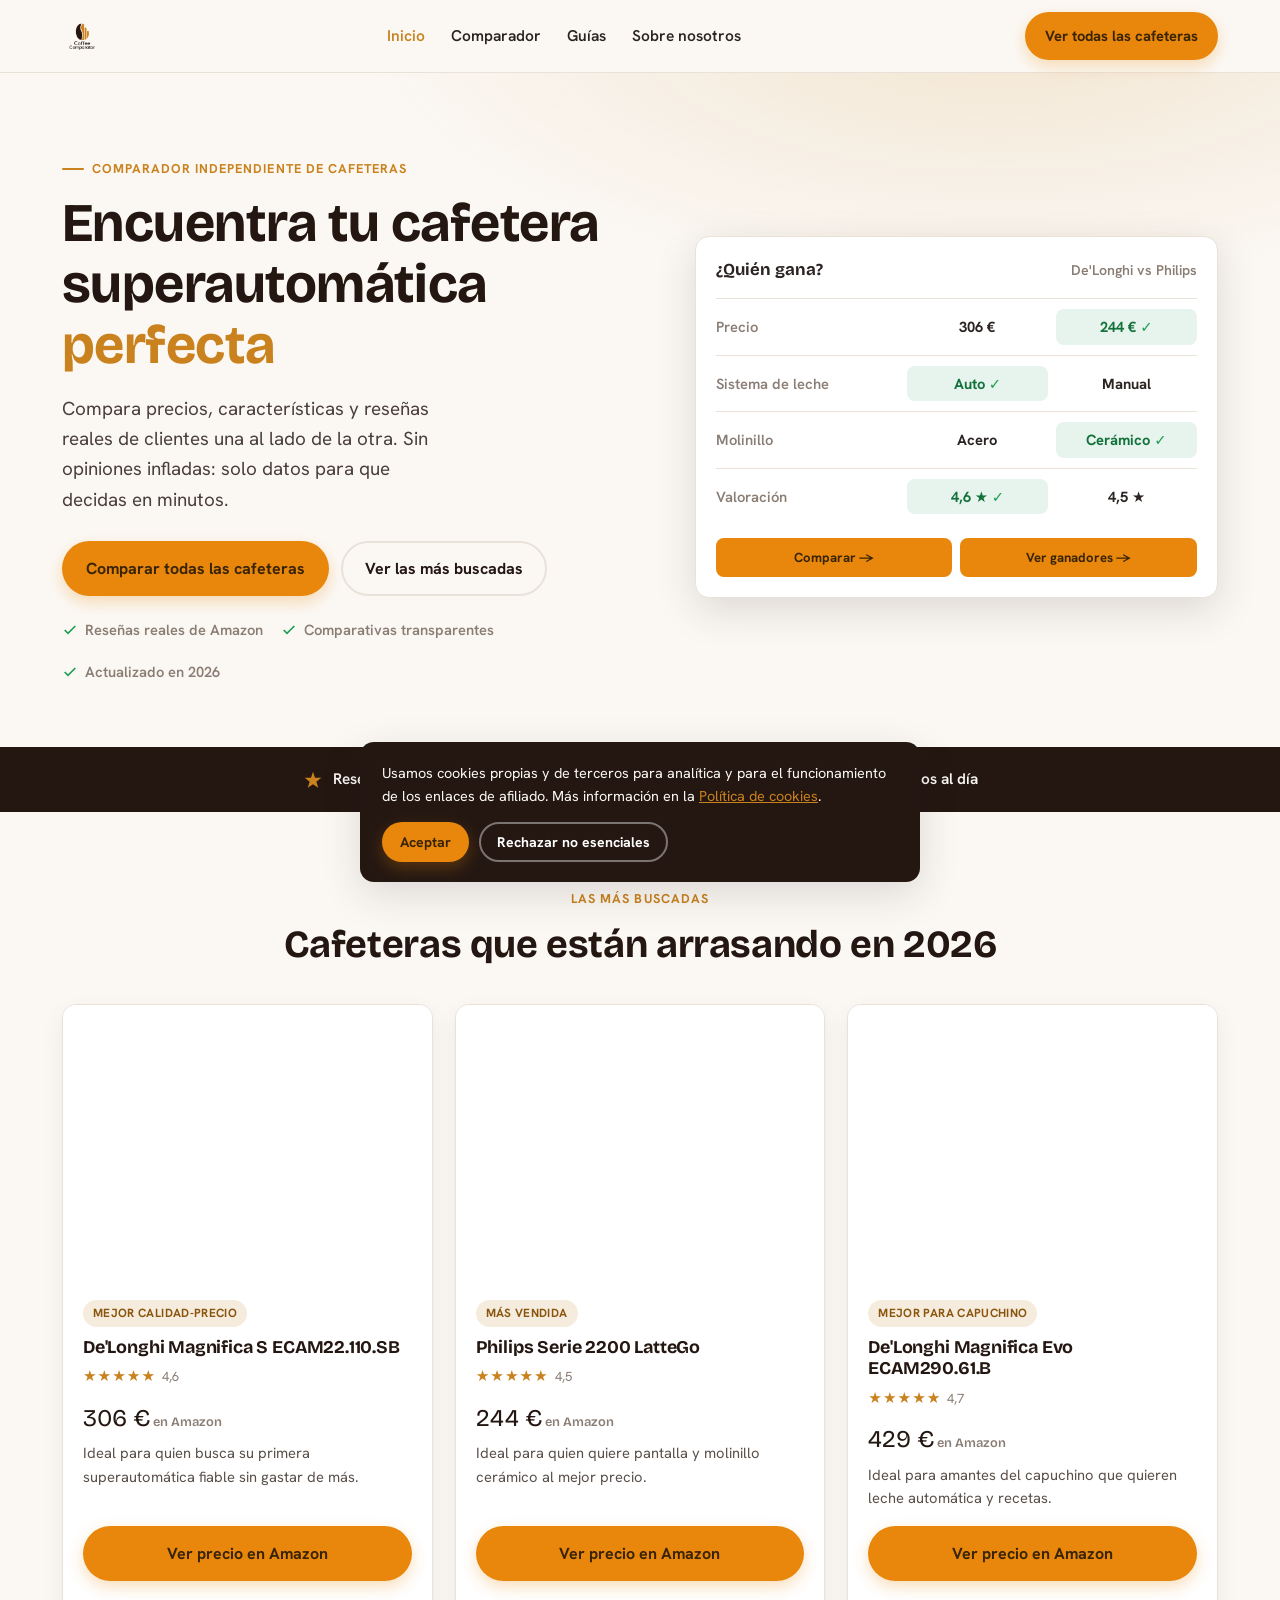
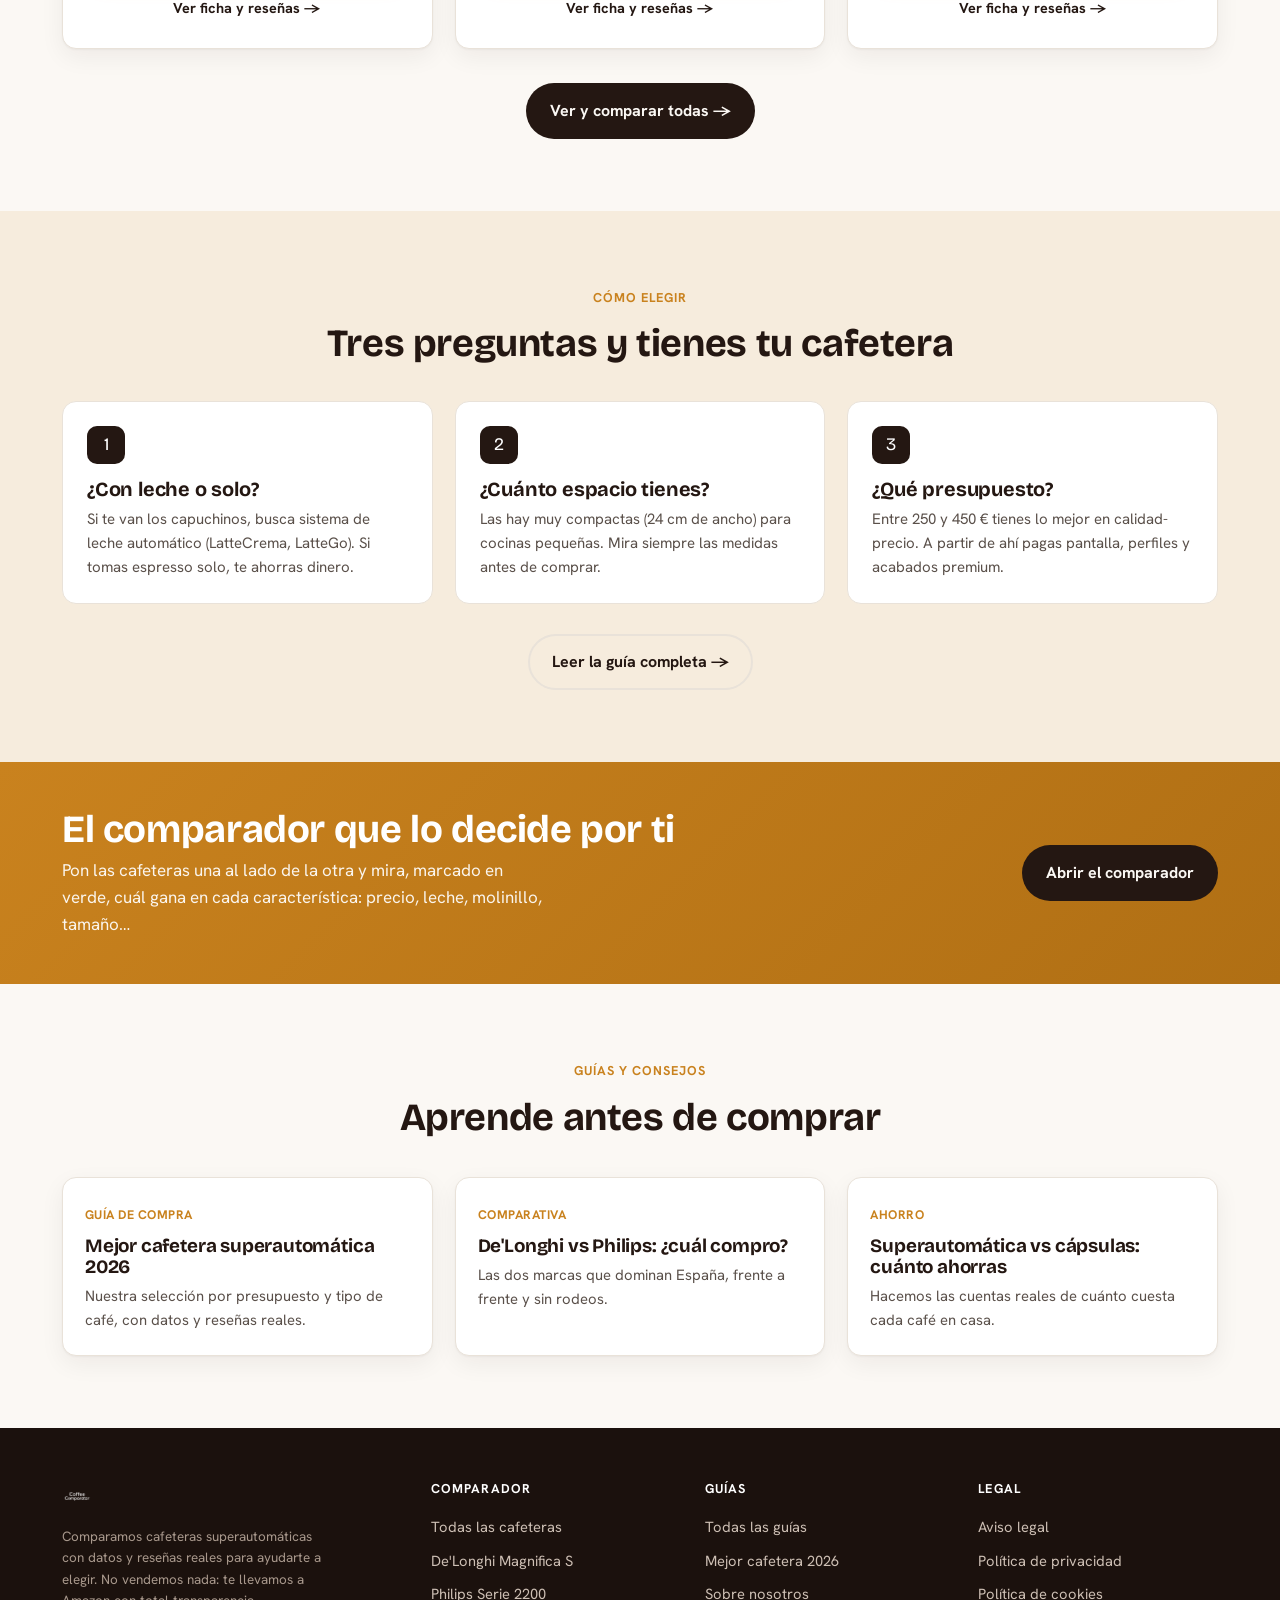
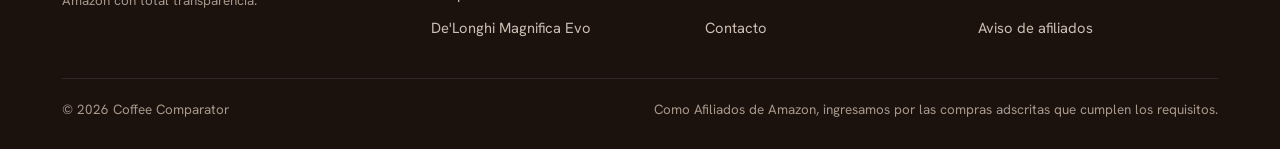
==== index.html @ d8bf9d52 "Add files via upload" ====
<!DOCTYPE html>
<html lang="es">
<head>
<meta charset="UTF-8">
<meta name="viewport" content="width=device-width, initial-scale=1">
<title>Coffee Comparator — Compara las mejores cafeteras superautomáticas 2026</title>
<meta name="description" content="Comparador independiente de cafeteras superautomáticas. Compara precios, características y reseñas reales de De'Longhi, Philips, Saeco y más, y elige la mejor para ti.">
<link rel="canonical" href="https://coffeecomparator.com/">
<meta property="og:type" content="website">
<meta property="og:locale" content="es_ES">
<meta property="og:title" content="Coffee Comparator — Compara las mejores cafeteras superautomáticas">
<meta property="og:description" content="Compara precios, características y reseñas reales y elige la cafetera superautomática perfecta para ti.">
<meta property="og:url" content="https://coffeecomparator.com/">
<meta property="og:image" content="https://coffeecomparator.com/img/logo.png">
<!-- hreflang listo para activar cuando exista /en/ :
<link rel="alternate" hreflang="es" href="https://coffeecomparator.com/">
<link rel="alternate" hreflang="en" href="https://coffeecomparator.com/en/"> -->
<link rel="icon" type="image/png" href="/img/favicon.png">
<link rel="preconnect" href="https://fonts.googleapis.com">
<link rel="preconnect" href="https://fonts.gstatic.com" crossorigin>
<link href="https://fonts.googleapis.com/css2?family=Bricolage+Grotesque:opsz,wght@12..96,600;12..96,700;12..96,800&family=Hanken+Grotesk:wght@400;500;600;700&display=swap" rel="stylesheet">
<link rel="stylesheet" href="/css/style.css">
<script type="application/ld+json">
{
  "@context":"https://schema.org",
  "@type":"WebSite",
  "name":"Coffee Comparator",
  "url":"https://coffeecomparator.com/",
  "inLanguage":"es",
  "description":"Comparador independiente de cafeteras superautomáticas."
}
</script>
</head>
<body>

<header class="header">
  <div class="contenedor">
    <a class="marca" href="/"><img src="/img/logo.png" alt="Coffee Comparator"></a>
    <nav class="nav" aria-label="Principal">
      <a href="/" class="activo">Inicio</a>
      <a href="/comparador.html">Comparador</a>
      <a href="/blog/">Guías</a>
      <a href="/sobre-nosotros.html">Sobre nosotros</a>
    </nav>
    <div class="header-cta">
      <a class="btn btn-amber btn-ver" href="/comparador.html">Ver todas las cafeteras</a>
      <button class="menu-btn" aria-label="Abrir menú" aria-expanded="false"><span></span><span></span><span></span></button>
    </div>
  </div>
</header>

<!-- HERO -->
<section class="hero">
  <div class="contenedor hero-grid">
    <div>
      <span class="eyebrow">Comparador independiente de cafeteras</span>
      <h1>Encuentra tu cafetera superautomática <em>perfecta</em></h1>
      <p class="lede">Compara precios, características y reseñas reales de clientes una al lado de la otra. Sin opiniones infladas: solo datos para que decidas en minutos.</p>
      <div class="hero-cta">
        <a class="btn btn-amber" href="/comparador.html">Comparar todas las cafeteras</a>
        <a class="btn btn-ghost" href="#mas-buscadas">Ver las más buscadas</a>
      </div>
      <div class="hero-tags">
        <span><svg viewBox="0 0 24 24" fill="none" stroke="currentColor" stroke-width="2.5"><path d="M20 6L9 17l-5-5"/></svg> Reseñas reales de Amazon</span>
        <span><svg viewBox="0 0 24 24" fill="none" stroke="currentColor" stroke-width="2.5"><path d="M20 6L9 17l-5-5"/></svg> Comparativas transparentes</span>
        <span><svg viewBox="0 0 24 24" fill="none" stroke="currentColor" stroke-width="2.5"><path d="M20 6L9 17l-5-5"/></svg> Actualizado en 2026</span>
      </div>
    </div>

    <!-- Elemento firma: el comparador en miniatura -->
    <div class="vs-card" aria-hidden="false">
      <div class="vs-head">
        <strong>¿Quién gana?</strong>
        <small>De'Longhi vs Philips</small>
      </div>
      <div class="vs-row">
        <span class="lab">Precio</span>
        <span class="vs-cell">306 €</span>
        <span class="vs-cell win">244 €</span>
      </div>
      <div class="vs-row">
        <span class="lab">Sistema de leche</span>
        <span class="vs-cell win">Auto</span>
        <span class="vs-cell">Manual</span>
      </div>
      <div class="vs-row">
        <span class="lab">Molinillo</span>
        <span class="vs-cell">Acero</span>
        <span class="vs-cell win">Cerámico</span>
      </div>
      <div class="vs-row">
        <span class="lab">Valoración</span>
        <span class="vs-cell win">4,6 ★</span>
        <span class="vs-cell">4,5 ★</span>
      </div>
      <div class="vs-foot">
        <a class="mini" href="/comparador.html">Comparar →</a>
        <a class="mini" href="/comparador.html">Ver ganadores →</a>
      </div>
    </div>
  </div>
</section>

<!-- TIRA DE CONFIANZA -->
<div class="trust">
  <div class="contenedor">
    <div><svg viewBox="0 0 24 24" fill="currentColor"><path d="M12 2l2.4 7.4H22l-6 4.6 2.3 7.4L12 17l-6.3 4.4L8 14 2 9.4h7.6z"/></svg> Reseñas reales de clientes</div>
    <div><svg viewBox="0 0 24 24" fill="none" stroke="currentColor" stroke-width="2"><path d="M9 11l3 3L22 4"/><path d="M21 12v7a2 2 0 0 1-2 2H5a2 2 0 0 1-2-2V5a2 2 0 0 1 2-2h11"/></svg> Comparativas lado a lado</div>
    <div><svg viewBox="0 0 24 24" fill="none" stroke="currentColor" stroke-width="2"><circle cx="12" cy="12" r="10"/><path d="M12 6v6l4 2"/></svg> Datos y precios al día</div>
  </div>
</div>

<!-- MÁS BUSCADAS -->
<section class="seccion" id="mas-buscadas">
  <div class="contenedor">
    <div class="centrado">
      <span class="eyebrow">Las más buscadas</span>
      <h2>Cafeteras que están arrasando en 2026</h2>
    </div>
    <div class="grid grid-3" id="cards-destacadas" style="margin-top:38px"></div>
    <div class="centrado" style="margin-top:34px">
      <a class="btn btn-espresso" href="/comparador.html">Ver y comparar todas →</a>
    </div>
  </div>
</section>

<!-- CÓMO ELEGIR -->
<section class="seccion" style="background:var(--crema-soft)">
  <div class="contenedor">
    <div class="centrado">
      <span class="eyebrow">Cómo elegir</span>
      <h2>Tres preguntas y tienes tu cafetera</h2>
    </div>
    <div class="pasos">
      <div class="paso">
        <div class="num">1</div>
        <h3>¿Con leche o solo?</h3>
        <p>Si te van los capuchinos, busca sistema de leche automático (LatteCrema, LatteGo). Si tomas espresso solo, te ahorras dinero.</p>
      </div>
      <div class="paso">
        <div class="num">2</div>
        <h3>¿Cuánto espacio tienes?</h3>
        <p>Las hay muy compactas (24 cm de ancho) para cocinas pequeñas. Mira siempre las medidas antes de comprar.</p>
      </div>
      <div class="paso">
        <div class="num">3</div>
        <h3>¿Qué presupuesto?</h3>
        <p>Entre 250 y 450 € tienes lo mejor en calidad-precio. A partir de ahí pagas pantalla, perfiles y acabados premium.</p>
      </div>
    </div>
    <div class="centrado" style="margin-top:30px">
      <a class="btn btn-ghost" href="/blog/mejor-cafetera-superautomatica.html">Leer la guía completa →</a>
    </div>
  </div>
</section>

<!-- BANDA COMPARADOR -->
<div class="banda">
  <div class="contenedor">
    <div>
      <h2>El comparador que lo decide por ti</h2>
      <p>Pon las cafeteras una al lado de la otra y mira, marcado en verde, cuál gana en cada característica: precio, leche, molinillo, tamaño…</p>
    </div>
    <a class="btn btn-espresso" href="/comparador.html">Abrir el comparador</a>
  </div>
</div>

<!-- GUÍAS / BLOG -->
<section class="seccion">
  <div class="contenedor">
    <div class="centrado">
      <span class="eyebrow">Guías y consejos</span>
      <h2>Aprende antes de comprar</h2>
    </div>
    <div class="grid grid-3" style="margin-top:38px">
      <a class="post" href="/blog/mejor-cafetera-superautomatica.html">
        <div class="post-body">
          <span class="cat">Guía de compra</span>
          <h3>Mejor cafetera superautomática 2026</h3>
          <p>Nuestra selección por presupuesto y tipo de café, con datos y reseñas reales.</p>
        </div>
      </a>
      <a class="post" href="/blog/">
        <div class="post-body">
          <span class="cat">Comparativa</span>
          <h3>De'Longhi vs Philips: ¿cuál compro?</h3>
          <p>Las dos marcas que dominan España, frente a frente y sin rodeos.</p>
        </div>
      </a>
      <a class="post" href="/blog/">
        <div class="post-body">
          <span class="cat">Ahorro</span>
          <h3>Superautomática vs cápsulas: cuánto ahorras</h3>
          <p>Hacemos las cuentas reales de cuánto cuesta cada café en casa.</p>
        </div>
      </a>
    </div>
  </div>
</section>

<footer class="footer">
  <div class="contenedor">
    <div class="footer-grid">
      <div>
        <img src="/img/logo-texto.png" alt="Coffee Comparator">
        <p class="disclosure">Comparamos cafeteras superautomáticas con datos y reseñas reales para ayudarte a elegir. No vendemos nada: te llevamos a Amazon con total transparencia.</p>
      </div>
      <div>
        <h4>Comparador</h4>
        <a href="/comparador.html">Todas las cafeteras</a>
        <a href="/cafeteras/delonghi-magnifica-s.html">De'Longhi Magnifica S</a>
        <a href="/cafeteras/philips-serie-2200.html">Philips Serie 2200</a>
        <a href="/cafeteras/delonghi-magnifica-evo.html">De'Longhi Magnifica Evo</a>
      </div>
      <div>
        <h4>Guías</h4>
        <a href="/blog/">Todas las guías</a>
        <a href="/blog/mejor-cafetera-superautomatica.html">Mejor cafetera 2026</a>
        <a href="/sobre-nosotros.html">Sobre nosotros</a>
        <a href="/contacto.html">Contacto</a>
      </div>
      <div>
        <h4>Legal</h4>
        <a href="/legal/aviso-legal.html">Aviso legal</a>
        <a href="/legal/politica-privacidad.html">Política de privacidad</a>
        <a href="/legal/politica-cookies.html">Política de cookies</a>
        <a href="/legal/aviso-afiliados.html">Aviso de afiliados</a>
      </div>
    </div>
    <div class="footer-bottom">
      <span>© <span class="year">2026</span> Coffee Comparator</span>
      <span>Como Afiliados de Amazon, ingresamos por las compras adscritas que cumplen los requisitos.</span>
    </div>
  </div>
</footer>

<div class="cookies" id="cookies" role="dialog" aria-live="polite" aria-label="Aviso de cookies">
  <p>Usamos cookies propias y de terceros para analítica y para el funcionamiento de los enlaces de afiliado. Más información en la <a href="/legal/politica-cookies.html">Política de cookies</a>.</p>
  <div class="cookie-acc">
    <button class="btn btn-amber" data-cookie="accept">Aceptar</button>
    <button class="btn btn-ghost" data-cookie="reject" style="color:#fff;border-color:rgba(255,255,255,.4)">Rechazar no esenciales</button>
  </div>
</div>

<script src="/data/cafeteras.js"></script>
<script>
/* Render de las tarjetas destacadas en la home desde el archivo de datos */
(function(){
  var cont = document.getElementById("cards-destacadas");
  if(!cont || !window.CAFETERAS) return;
  cont.innerHTML = window.CAFETERAS.map(function(c){
    var full = Math.round(c.rating);
    var stars = "★".repeat(full)+"☆".repeat(5-full);
    return '<article class="card">'+
      '<div class="card-img"><img src="'+c.imagen+'" alt="'+c.marca+' '+c.nombre+'" loading="lazy" onerror="this.style.visibility=\'hidden\'"></div>'+
      '<div class="card-body">'+
        '<span class="badge">'+c.destacado+'</span>'+
        '<h3>'+c.marca+' '+c.nombre.split(" ").slice(0,3).join(" ")+'</h3>'+
        '<div class="stars">'+stars+'<small>'+c.rating.toFixed(1).replace(".",",")+'</small></div>'+
        '<div class="precio">'+c.precio+' €<small> en Amazon</small></div>'+
        '<p class="resumen">Ideal para '+c.idealPara+'.</p>'+
        '<div class="acciones">'+
          '<a class="btn btn-amber" rel="sponsored nofollow noopener" target="_blank" href="'+c.enlace+'">Ver precio en Amazon</a>'+
          '<a class="link-mas" href="/cafeteras/'+c.slug+'.html">Ver ficha y reseñas →</a>'+
        '</div>'+
      '</div>'+
    '</article>';
  }).join("");
})();
</script>
<script src="/js/main.js"></script>
</body>
</html>
---- css/style.css ----
/* ============================================================
   Coffee Comparator — Sistema de diseño "Espresso & Crema"
   ============================================================ */

:root{
  /* Marca */
  --espresso:#241712;
  --espresso-deep:#1B110D;
  --crema:#C9821E;
  --crema-soft:#F6ECDD;
  --porcelana:#FBF8F4;
  --blanco:#FFFFFF;

  /* Funcionales */
  --amber:#E8870B;
  --amber-dark:#C9740A;
  --verde:#1F9D55;
  --verde-soft:#E7F4ED;
  --rojo:#D14343;
  --rojo-soft:#FBECEC;

  /* Texto y líneas */
  --tinta:#2B2422;
  --muted:#8A7D74;
  --borde:#E9E2D9;

  /* Sistema */
  --radio:14px;
  --radio-s:10px;
  --sombra:0 1px 2px rgba(36,23,18,.04), 0 8px 24px rgba(36,23,18,.06);
  --sombra-fuerte:0 12px 40px rgba(36,23,18,.14);
  --maxw:1200px;
  --fuente-display:"Bricolage Grotesque", Georgia, serif;
  --fuente-texto:"Hanken Grotesk", system-ui, -apple-system, sans-serif;
}

*{box-sizing:border-box;margin:0;padding:0}
html{scroll-behavior:smooth}
body{
  font-family:var(--fuente-texto);
  color:var(--tinta);
  background:var(--porcelana);
  line-height:1.6;
  font-size:17px;
  -webkit-font-smoothing:antialiased;
  text-rendering:optimizeLegibility;
}
img{max-width:100%;height:auto;display:block}
a{color:inherit;text-decoration:none}
ul{list-style:none}

h1,h2,h3,h4{font-family:var(--fuente-display);font-weight:700;line-height:1.12;color:var(--espresso);letter-spacing:-.01em}
h1{font-size:clamp(2.1rem,5vw,3.4rem)}
h2{font-size:clamp(1.6rem,3.4vw,2.4rem)}
h3{font-size:1.25rem}
p{margin:0 0 1rem}
.tnum{font-variant-numeric:tabular-nums}

.contenedor{max-width:var(--maxw);margin:0 auto;padding:0 22px}
.seccion{padding:72px 0}
.eyebrow{
  display:inline-flex;align-items:center;gap:8px;
  font-size:.8rem;font-weight:700;letter-spacing:.08em;text-transform:uppercase;
  color:var(--crema);margin-bottom:14px;
}
.eyebrow::before{content:"";width:22px;height:2px;background:var(--crema);border-radius:2px}
.centrado{text-align:center}
.centrado .eyebrow::before{display:none}

/* ---------- Botones ---------- */
.btn{
  display:inline-flex;align-items:center;justify-content:center;gap:9px;
  font-family:var(--fuente-texto);font-weight:700;font-size:1rem;
  padding:13px 22px;border-radius:999px;border:2px solid transparent;
  cursor:pointer;transition:transform .15s ease, box-shadow .15s ease, background .15s ease;
  white-space:nowrap;
}
.btn-amber{background:var(--amber);color:#3a2406;box-shadow:0 6px 16px rgba(232,135,11,.28)}
.btn-amber:hover{background:var(--amber-dark);transform:translateY(-2px)}
.btn-espresso{background:var(--espresso);color:var(--porcelana)}
.btn-espresso:hover{background:#3a2419;transform:translateY(-2px)}
.btn-ghost{background:transparent;color:var(--espresso);border-color:var(--borde)}
.btn-ghost:hover{border-color:var(--espresso);background:var(--blanco)}
.btn-bloque{width:100%}
.btn svg{width:18px;height:18px}

/* ---------- Header ---------- */
.header{
  position:sticky;top:0;z-index:50;
  background:rgba(251,248,244,.86);backdrop-filter:blur(10px);
  border-bottom:1px solid var(--borde);
}
.header .contenedor{display:flex;align-items:center;justify-content:space-between;height:72px;gap:18px}
.marca{display:flex;align-items:center;gap:10px}
.marca img{height:40px;width:auto}
.nav{display:flex;align-items:center;gap:26px}
.nav a{font-weight:600;font-size:.97rem;color:var(--tinta);transition:color .15s}
.nav a:hover,.nav a.activo{color:var(--crema)}
.header-cta{display:flex;align-items:center;gap:12px}
.header-cta .btn{padding:10px 18px;font-size:.92rem}
.menu-btn{display:none;background:none;border:none;cursor:pointer;padding:6px}
.menu-btn span{display:block;width:24px;height:2px;background:var(--espresso);margin:5px 0;border-radius:2px;transition:.2s}

/* ---------- Hero ---------- */
.hero{
  position:relative;overflow:hidden;
  background:
    radial-gradient(1100px 460px at 78% -8%, rgba(201,130,30,.16), transparent 60%),
    var(--porcelana);
  padding:78px 0 64px;
}
.hero-grid{display:grid;grid-template-columns:1.05fr .95fr;gap:54px;align-items:center}
.hero h1{margin-bottom:18px}
.hero h1 em{font-style:normal;color:var(--crema)}
.hero .lede{font-size:1.18rem;color:#4a3f39;max-width:34ch;margin-bottom:26px}
.hero-cta{display:flex;flex-wrap:wrap;gap:12px;margin-bottom:22px}
.hero-tags{display:flex;flex-wrap:wrap;gap:18px;color:var(--muted);font-size:.92rem;font-weight:600}
.hero-tags span{display:inline-flex;align-items:center;gap:7px}
.hero-tags svg{width:16px;height:16px;color:var(--verde)}

/* Tarjeta-firma del hero: el comparador en miniatura */
.vs-card{
  background:var(--blanco);border:1px solid var(--borde);border-radius:var(--radio);
  box-shadow:var(--sombra-fuerte);padding:20px;
}
.vs-card .vs-head{display:flex;justify-content:space-between;align-items:center;margin-bottom:14px}
.vs-card .vs-head strong{font-family:var(--fuente-display);font-size:1.05rem}
.vs-card .vs-head small{color:var(--muted);font-weight:600}
.vs-row{display:grid;grid-template-columns:1.3fr 1fr 1fr;align-items:center;gap:8px;padding:10px 0;border-top:1px solid var(--borde);font-size:.92rem}
.vs-row .lab{color:var(--muted);font-weight:600}
.vs-cell{text-align:center;font-weight:700;padding:6px 4px;border-radius:8px}
.vs-cell.win{background:var(--verde-soft);color:#13713c}
.vs-cell.win::after{content:" ✓";color:var(--verde)}
.vs-foot{display:grid;grid-template-columns:1fr 1fr;gap:8px;margin-top:14px}
.vs-foot .mini{font-size:.82rem;text-align:center;background:var(--amber);color:#3a2406;font-weight:700;padding:9px;border-radius:8px}

/* ---------- Tira de confianza ---------- */
.trust{background:var(--espresso);color:var(--porcelana)}
.trust .contenedor{display:flex;flex-wrap:wrap;justify-content:center;gap:14px 40px;padding:20px 22px}
.trust div{display:inline-flex;align-items:center;gap:10px;font-weight:600;font-size:.96rem}
.trust svg{width:20px;height:20px;color:var(--crema)}

/* ---------- Grid de cards de producto ---------- */
.grid{display:grid;gap:22px}
.grid-3{grid-template-columns:repeat(3,1fr)}
.grid-2{grid-template-columns:repeat(2,1fr)}

.card{
  background:var(--blanco);border:1px solid var(--borde);border-radius:var(--radio);
  box-shadow:var(--sombra);overflow:hidden;display:flex;flex-direction:column;
  transition:transform .18s ease, box-shadow .18s ease;
}
.card:hover{transform:translateY(-4px);box-shadow:var(--sombra-fuerte)}
.card-img{background:#fff;padding:22px;aspect-ratio:4/3;display:flex;align-items:center;justify-content:center}
.card-img img{max-height:100%;object-fit:contain;mix-blend-mode:multiply}
.card-body{padding:18px 20px 20px;display:flex;flex-direction:column;flex:1}
.badge{
  align-self:flex-start;font-size:.74rem;font-weight:700;letter-spacing:.03em;text-transform:uppercase;
  background:var(--crema-soft);color:#8a560f;padding:4px 10px;border-radius:999px;margin-bottom:10px;
}
.card h3{font-size:1.12rem;margin-bottom:6px;line-height:1.2}
.stars{color:var(--crema);font-size:.95rem;letter-spacing:1px}
.stars small{color:var(--muted);font-size:.82rem;margin-left:6px;letter-spacing:0}
.card .precio{font-family:var(--fuente-display);font-size:1.5rem;color:var(--espresso);margin:10px 0 4px}
.card .precio small{font-size:.8rem;color:var(--muted);font-weight:600}
.card .resumen{font-size:.92rem;color:#5a504a;margin-bottom:16px;flex:1}
.card .acciones{display:flex;flex-direction:column;gap:8px}
.link-mas{font-weight:700;color:var(--espresso);font-size:.9rem;text-align:center;padding:8px}
.link-mas:hover{color:var(--crema)}

/* ---------- Banda comparador ---------- */
.banda{background:linear-gradient(135deg,var(--crema) 0%, #b06f14 100%);color:#fff}
.banda .contenedor{display:flex;align-items:center;justify-content:space-between;gap:30px;padding:46px 22px;flex-wrap:wrap}
.banda h2{color:#fff;margin-bottom:6px}
.banda p{color:rgba(255,255,255,.92);margin:0;max-width:48ch}

/* ---------- Guía / pasos ---------- */
.pasos{display:grid;grid-template-columns:repeat(3,1fr);gap:22px;margin-top:36px}
.paso{background:var(--blanco);border:1px solid var(--borde);border-radius:var(--radio);padding:24px}
.paso .num{font-family:var(--fuente-display);font-size:1.1rem;color:#fff;background:var(--espresso);width:38px;height:38px;display:flex;align-items:center;justify-content:center;border-radius:10px;margin-bottom:14px}
.paso h3{margin-bottom:6px}
.paso p{font-size:.94rem;color:#5a504a;margin:0}

/* ---------- Blog teasers ---------- */
.post{display:flex;flex-direction:column;background:var(--blanco);border:1px solid var(--borde);border-radius:var(--radio);overflow:hidden;box-shadow:var(--sombra);transition:transform .18s,box-shadow .18s}
.post:hover{transform:translateY(-4px);box-shadow:var(--sombra-fuerte)}
.post .post-body{padding:22px}
.post .cat{font-size:.78rem;font-weight:700;text-transform:uppercase;letter-spacing:.04em;color:var(--crema)}
.post h3{margin:8px 0;font-size:1.18rem}
.post p{font-size:.93rem;color:#5a504a;margin:0}

/* ---------- Footer ---------- */
.footer{background:var(--espresso-deep);color:#cdbfb4;padding:54px 0 28px;font-size:.92rem}
.footer-grid{display:grid;grid-template-columns:1.4fr 1fr 1fr 1fr;gap:34px;margin-bottom:34px}
.footer img{height:30px;margin-bottom:14px;filter:brightness(0) invert(1);opacity:.92}
.footer h4{color:#fff;font-family:var(--fuente-texto);font-size:.8rem;text-transform:uppercase;letter-spacing:.08em;margin-bottom:14px}
.footer a{color:#cdbfb4;display:block;padding:5px 0;transition:color .15s}
.footer a:hover{color:var(--crema)}
.footer .disclosure{font-size:.84rem;line-height:1.6;color:#a8988c;max-width:34ch}
.footer-bottom{border-top:1px solid rgba(255,255,255,.1);padding-top:20px;display:flex;justify-content:space-between;flex-wrap:wrap;gap:12px;color:#a8988c;font-size:.84rem}

/* ---------- Cookie banner ---------- */
.cookies{
  position:fixed;left:18px;right:18px;bottom:18px;z-index:80;max-width:560px;margin:0 auto;
  background:var(--espresso);color:var(--porcelana);border-radius:var(--radio);
  box-shadow:var(--sombra-fuerte);padding:20px 22px;display:none;
}
.cookies.show{display:block}
.cookies p{font-size:.9rem;margin-bottom:14px}
.cookies a{color:var(--crema);text-decoration:underline}
.cookies .cookie-acc{display:flex;gap:10px;flex-wrap:wrap}
.cookies .btn{padding:9px 16px;font-size:.88rem}

/* ============================================================
   COMPARADOR
   ============================================================ */
.cmp-intro{padding:54px 0 10px}
.cmp-toolbar{display:flex;flex-wrap:wrap;gap:12px;align-items:center;justify-content:space-between;margin:22px 0}
.cmp-toolbar .orden{display:flex;align-items:center;gap:10px;font-weight:600;font-size:.92rem;color:var(--muted)}
.cmp-toolbar select{font-family:inherit;font-size:.95rem;padding:9px 14px;border:1px solid var(--borde);border-radius:999px;background:#fff;color:var(--tinta);font-weight:600}
.cmp-scroll{overflow-x:auto;border:1px solid var(--borde);border-radius:var(--radio);background:#fff;box-shadow:var(--sombra);-webkit-overflow-scrolling:touch}
table.cmp{border-collapse:collapse;width:100%;min-width:760px}
table.cmp th,table.cmp td{padding:14px 14px;text-align:center;border-bottom:1px solid var(--borde);font-size:.95rem}
table.cmp thead th{position:sticky;top:0;background:var(--porcelana);z-index:5;vertical-align:bottom}
table.cmp .attr{
  position:sticky;left:0;z-index:6;background:#fff;text-align:left;font-weight:700;color:var(--espresso);
  min-width:170px;box-shadow:1px 0 0 var(--borde);
}
table.cmp thead .attr{z-index:7;background:var(--porcelana)}
.cmp-prod img{height:78px;object-fit:contain;margin:0 auto 8px;mix-blend-mode:multiply}
.cmp-prod .nombre{font-family:var(--fuente-display);font-size:1rem;line-height:1.15;color:var(--espresso);display:block;margin-bottom:4px}
.cmp-prod .pico{font-size:.78rem;color:var(--muted);font-weight:600}
td.win{background:var(--verde-soft);color:#13713c;font-weight:700}
td.win::after{content:" ✓";color:var(--verde);font-weight:700}
.cmp-precio{font-family:var(--fuente-display);font-size:1.25rem;color:var(--espresso)}
.si{color:var(--verde);font-weight:700}
.no{color:var(--rojo);font-weight:700}
.cmp-buy .btn{width:100%;padding:11px 10px;font-size:.9rem}
.cmp-nota{font-size:.85rem;color:var(--muted);margin-top:14px}

/* ============================================================
   FICHA
   ============================================================ */
.breadcrumb{font-size:.85rem;color:var(--muted);padding:22px 0 0}
.breadcrumb a:hover{color:var(--crema)}
.breadcrumb span{margin:0 6px}
.ficha-top{display:grid;grid-template-columns:1fr 1.05fr;gap:46px;padding:26px 0 14px;align-items:start}
.ficha-foto{background:#fff;border:1px solid var(--borde);border-radius:var(--radio);padding:34px;display:flex;align-items:center;justify-content:center;aspect-ratio:1/1}
.ficha-foto img{max-height:100%;object-fit:contain;mix-blend-mode:multiply}
.ficha-info .badge{margin-bottom:14px}
.ficha-info h1{font-size:clamp(1.7rem,3.6vw,2.5rem);margin-bottom:10px}
.ficha-rating{display:flex;align-items:center;gap:12px;margin-bottom:14px}
.ficha-rating .stars{font-size:1.1rem}
.ideal{background:var(--crema-soft);border-radius:var(--radio-s);padding:12px 16px;font-size:.96rem;margin:14px 0 18px}
.ideal strong{color:#8a560f}
.precio-box{display:flex;align-items:baseline;gap:12px;margin:6px 0 16px}
.precio-box .big{font-family:var(--fuente-display);font-size:2.2rem;color:var(--espresso)}
.precio-box small{color:var(--muted)}
.ficha-cta .btn{margin-bottom:10px}
.ficha-cta .aviso{font-size:.8rem;color:var(--muted);text-align:center}

/* pros y contras */
.pcs{display:grid;grid-template-columns:1fr 1fr;gap:22px;margin:14px 0}
.pc{border-radius:var(--radio);padding:20px 22px}
.pc.pro{background:var(--verde-soft)}
.pc.con{background:var(--rojo-soft)}
.pc h3{font-size:1.05rem;margin-bottom:12px}
.pc.pro h3{color:#13713c}
.pc.con h3{color:#9e2b2b}
.pc li{position:relative;padding-left:26px;margin-bottom:9px;font-size:.95rem}
.pc.pro li::before{content:"✓";position:absolute;left:0;color:var(--verde);font-weight:700}
.pc.con li::before{content:"✕";position:absolute;left:0;color:var(--rojo);font-weight:700}

.bloque{padding:34px 0}
.bloque h2{margin-bottom:18px}
table.specs{width:100%;border-collapse:collapse;background:#fff;border:1px solid var(--borde);border-radius:var(--radio);overflow:hidden}
table.specs td{padding:13px 18px;border-bottom:1px solid var(--borde);font-size:.96rem}
table.specs tr td:first-child{font-weight:700;color:var(--espresso);width:42%;background:var(--porcelana)}
table.specs tr:last-child td{border-bottom:none}

/* reseñas */
.reseñas{display:grid;grid-template-columns:repeat(2,1fr);gap:18px}
.reseña{background:#fff;border:1px solid var(--borde);border-radius:var(--radio);padding:20px}
.reseña .top{display:flex;justify-content:space-between;align-items:center;margin-bottom:8px}
.reseña .top .stars{font-size:.95rem}
.reseña .top .quien{font-weight:700;font-size:.9rem}
.reseña p{font-size:.93rem;color:#4a403a;margin:0;font-style:italic}
.verdicto{background:var(--espresso);color:var(--porcelana);border-radius:var(--radio);padding:30px 32px}
.verdicto h2{color:#fff}
.verdicto p{color:#e4d8cd;margin-bottom:0}

/* sticky compra móvil */
.buy-movil{display:none;position:fixed;left:0;right:0;bottom:0;z-index:60;background:#fff;border-top:1px solid var(--borde);padding:12px 16px;align-items:center;justify-content:space-between;gap:12px;box-shadow:0 -6px 20px rgba(36,23,18,.1)}
.buy-movil .p{font-family:var(--fuente-display);font-size:1.2rem;color:var(--espresso)}
.buy-movil .btn{padding:11px 18px}

/* ============================================================
   CONTENIDO (legal / blog / páginas de texto)
   ============================================================ */
.doc{max-width:820px;margin:0 auto;padding:40px 0 60px}
.doc h1{margin-bottom:8px}
.doc .meta{color:var(--muted);font-size:.9rem;margin-bottom:30px}
.doc h2{font-size:1.5rem;margin:34px 0 12px}
.doc h3{font-size:1.15rem;margin:22px 0 8px}
.doc p,.doc li{color:#423934;font-size:1.02rem}
.doc ul{list-style:disc;padding-left:22px;margin-bottom:1rem}
.doc li{margin-bottom:7px}
.doc a{color:var(--crema);text-decoration:underline}
.doc .nota{background:var(--crema-soft);border-left:4px solid var(--crema);padding:14px 18px;border-radius:8px;font-size:.92rem;margin:18px 0}
.doc .relleno{background:#fff7e8;border:1px dashed var(--crema);padding:2px 8px;border-radius:6px;font-weight:700;color:#8a560f}

/* ============================================================
   RESPONSIVE
   ============================================================ */
@media(max-width:900px){
  .hero-grid{grid-template-columns:1fr;gap:34px}
  .vs-card{max-width:460px}
  .grid-3,.pasos,.reseñas{grid-template-columns:1fr 1fr}
  .footer-grid{grid-template-columns:1fr 1fr;gap:28px}
  .ficha-top{grid-template-columns:1fr;gap:24px}
  .pcs{grid-template-columns:1fr}
}
@media(max-width:680px){
  body{font-size:16px}
  .seccion{padding:52px 0}
  .nav{
    display:none;position:absolute;top:72px;left:0;right:0;
    flex-direction:column;align-items:flex-start;gap:0;
    background:var(--porcelana);border-bottom:1px solid var(--borde);padding:8px 22px 16px;
  }
  .nav.abierto{display:flex}
  .nav a{padding:12px 0;width:100%;border-bottom:1px solid var(--borde)}
  .menu-btn{display:block}
  .header-cta .btn-ver{display:none}
  .grid-3,.grid-2,.pasos,.reseñas{grid-template-columns:1fr}
  .footer-grid{grid-template-columns:1fr 1fr}
  .banda .contenedor{flex-direction:column;align-items:flex-start;text-align:left}
  .buy-movil{display:flex}
}
@media(prefers-reduced-motion:reduce){
  *{animation:none!important;transition:none!important;scroll-behavior:auto!important}
}
:focus-visible{outline:3px solid var(--crema);outline-offset:2px;border-radius:4px}
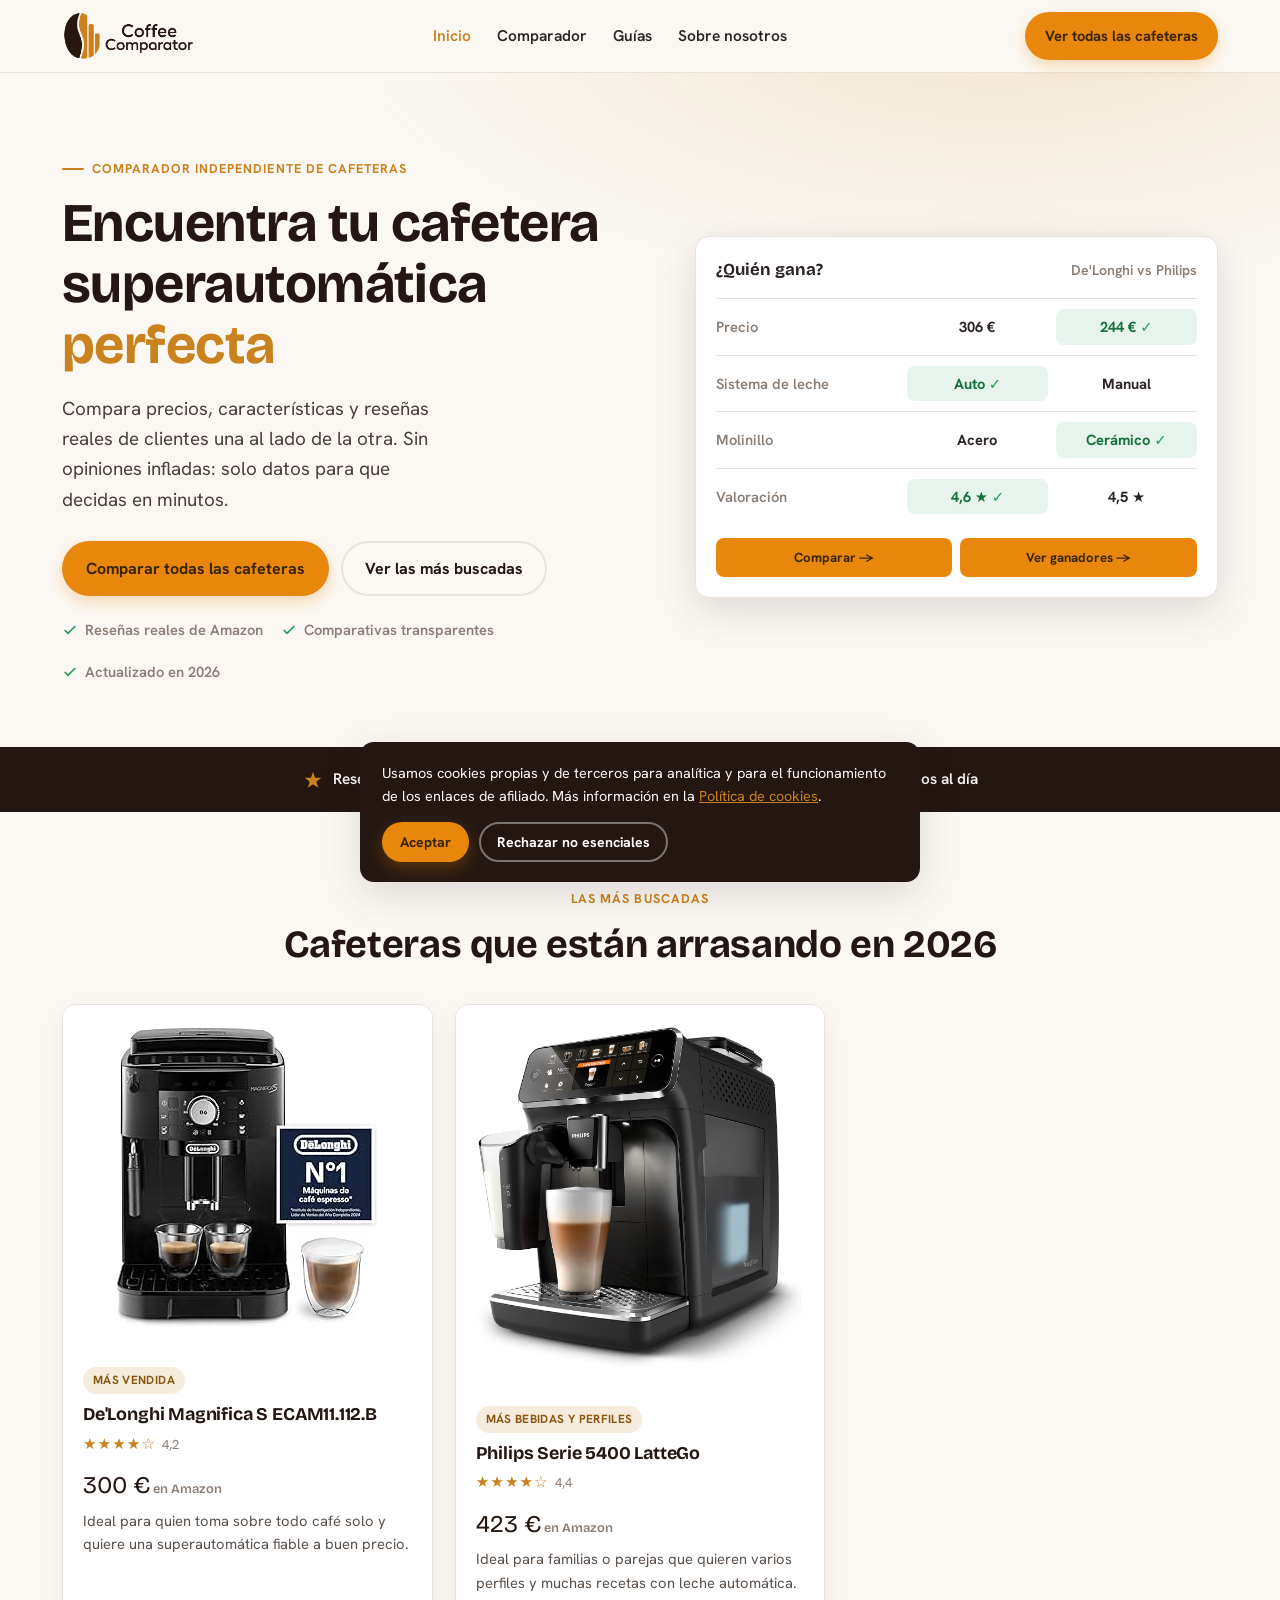
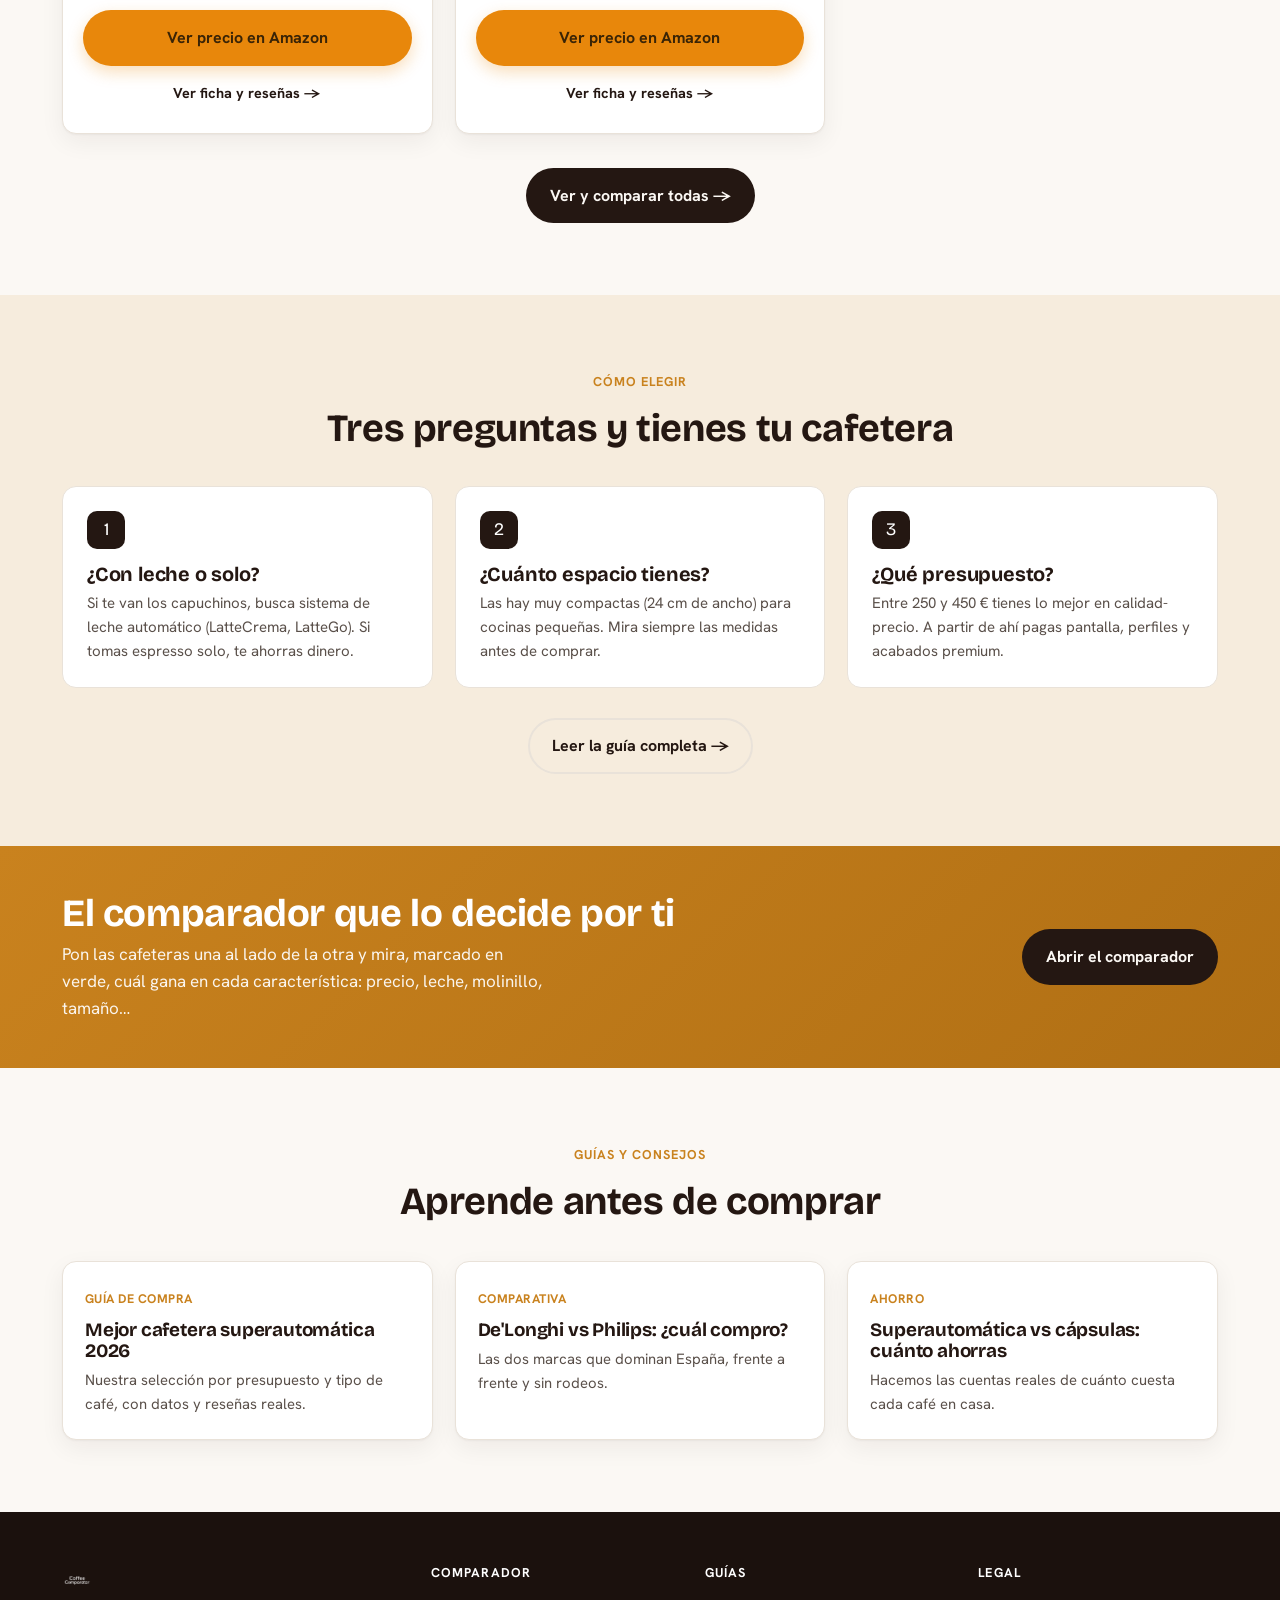
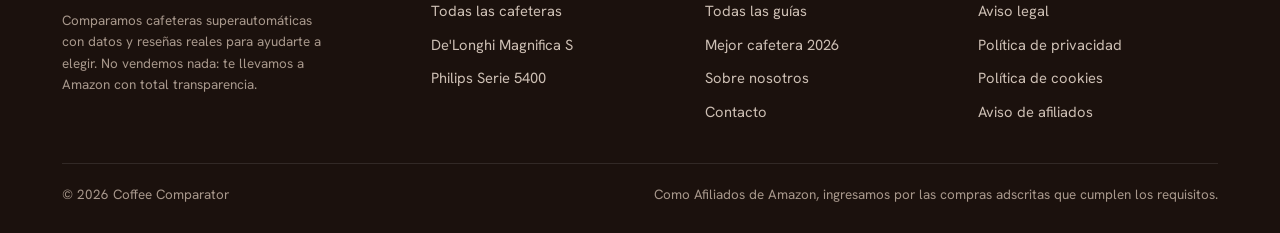
==== commit 49a57a12: "Add files via upload Cafeteras reales con imagenes" ====
--- a/index.html
+++ b/index.html
@@ -209,8 +209,7 @@
         <h4>Comparador</h4>
         <a href="/comparador.html">Todas las cafeteras</a>
         <a href="/cafeteras/delonghi-magnifica-s.html">De'Longhi Magnifica S</a>
-        <a href="/cafeteras/philips-serie-2200.html">Philips Serie 2200</a>
-        <a href="/cafeteras/delonghi-magnifica-evo.html">De'Longhi Magnifica Evo</a>
+        <a href="/cafeteras/philips-serie-5400.html">Philips Serie 5400</a>
       </div>
       <div>
         <h4>Guías</h4>
--- a/css/style.css
+++ b/css/style.css
@@ -92,7 +92,7 @@
 }
 .header .contenedor{display:flex;align-items:center;justify-content:space-between;height:72px;gap:18px}
 .marca{display:flex;align-items:center;gap:10px}
-.marca img{height:40px;width:auto}
+.marca img{height:50px;width:auto}
 .nav{display:flex;align-items:center;gap:26px}
 .nav a{font-weight:600;font-size:.97rem;color:var(--tinta);transition:color .15s}
 .nav a:hover,.nav a.activo{color:var(--crema)}
